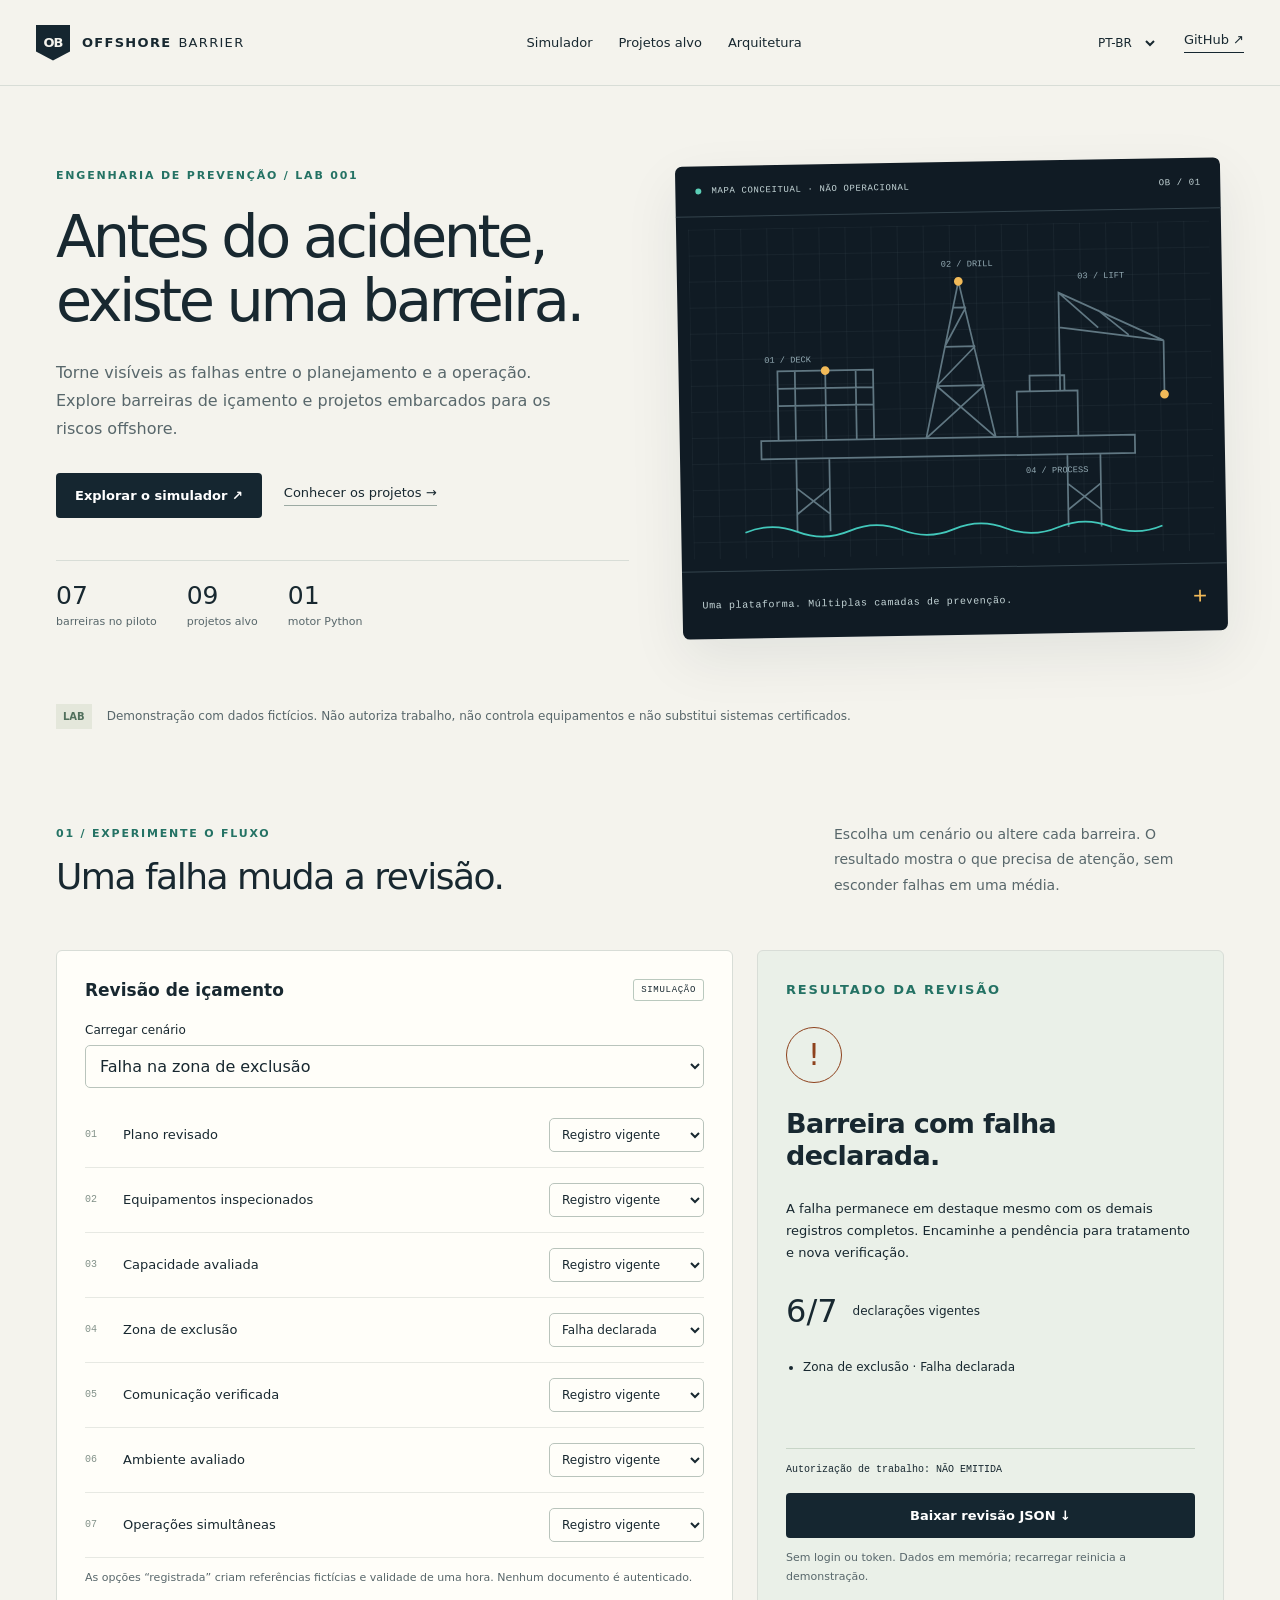
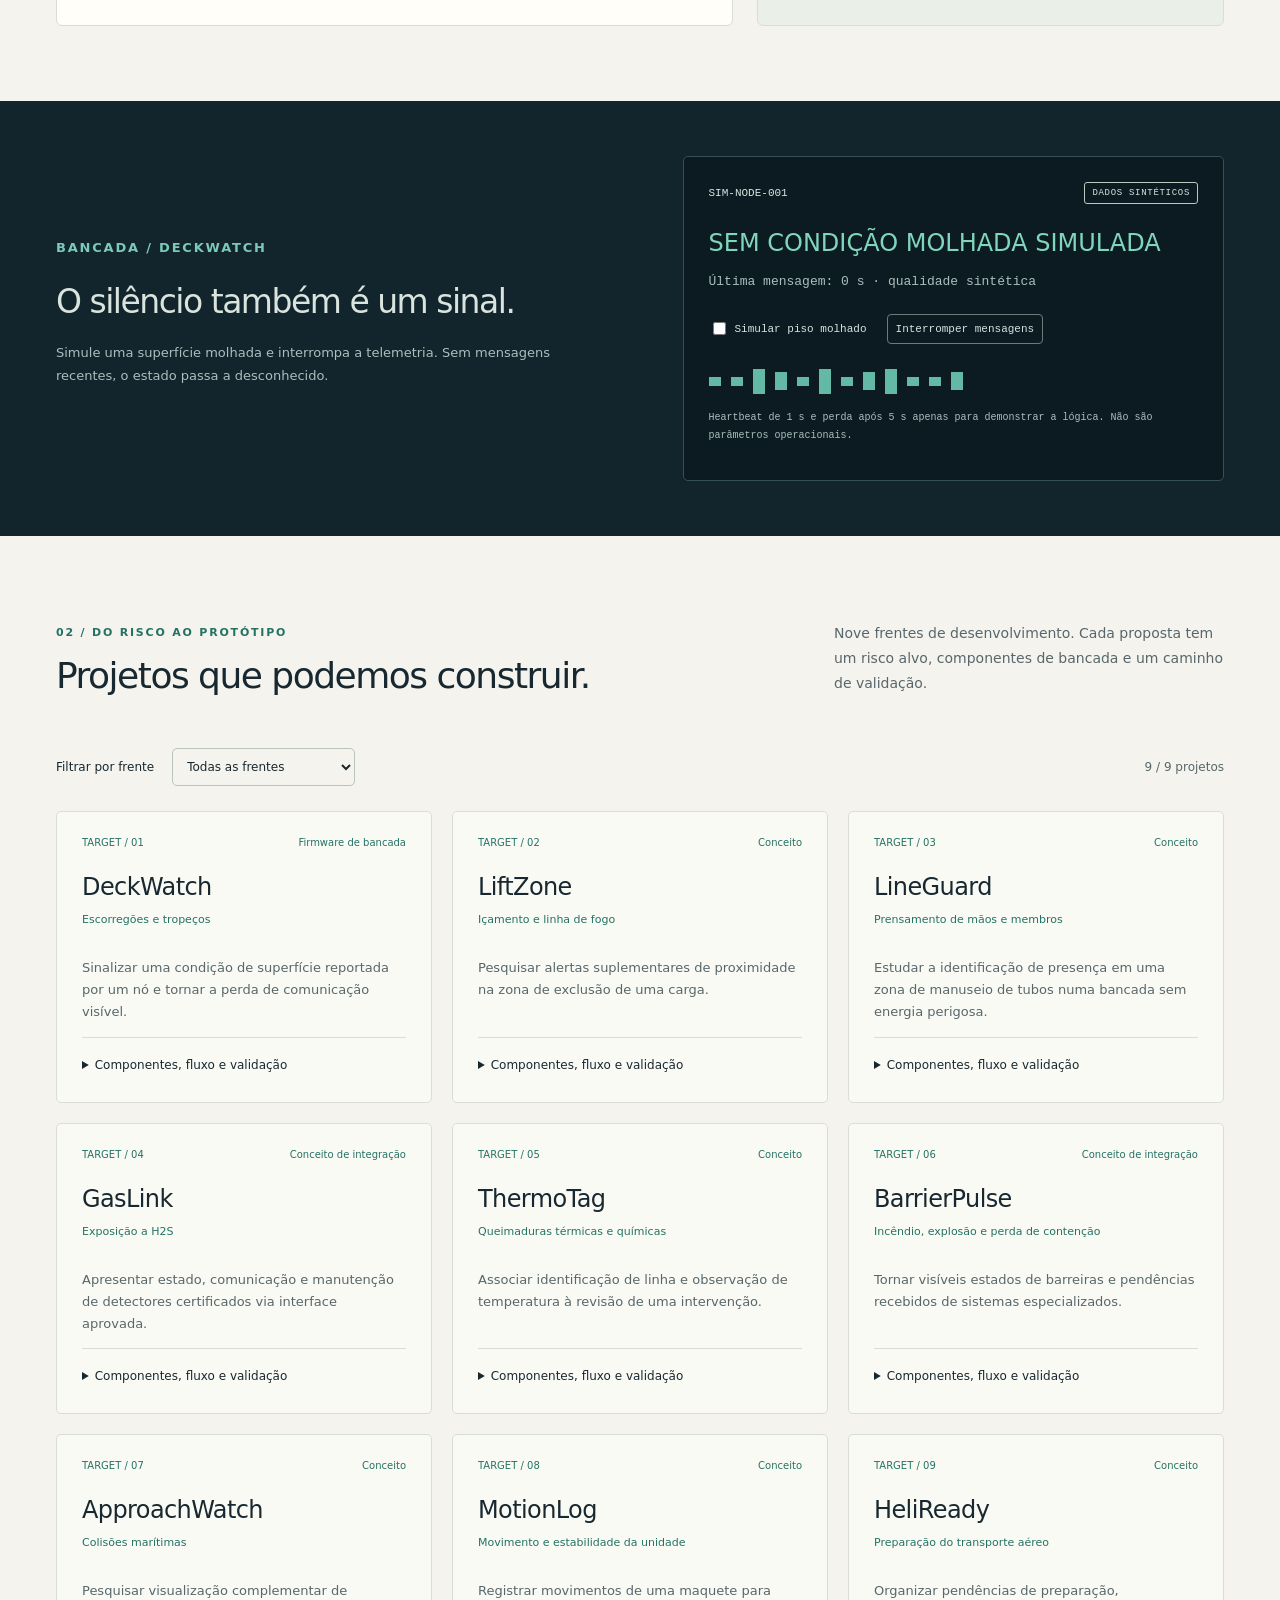
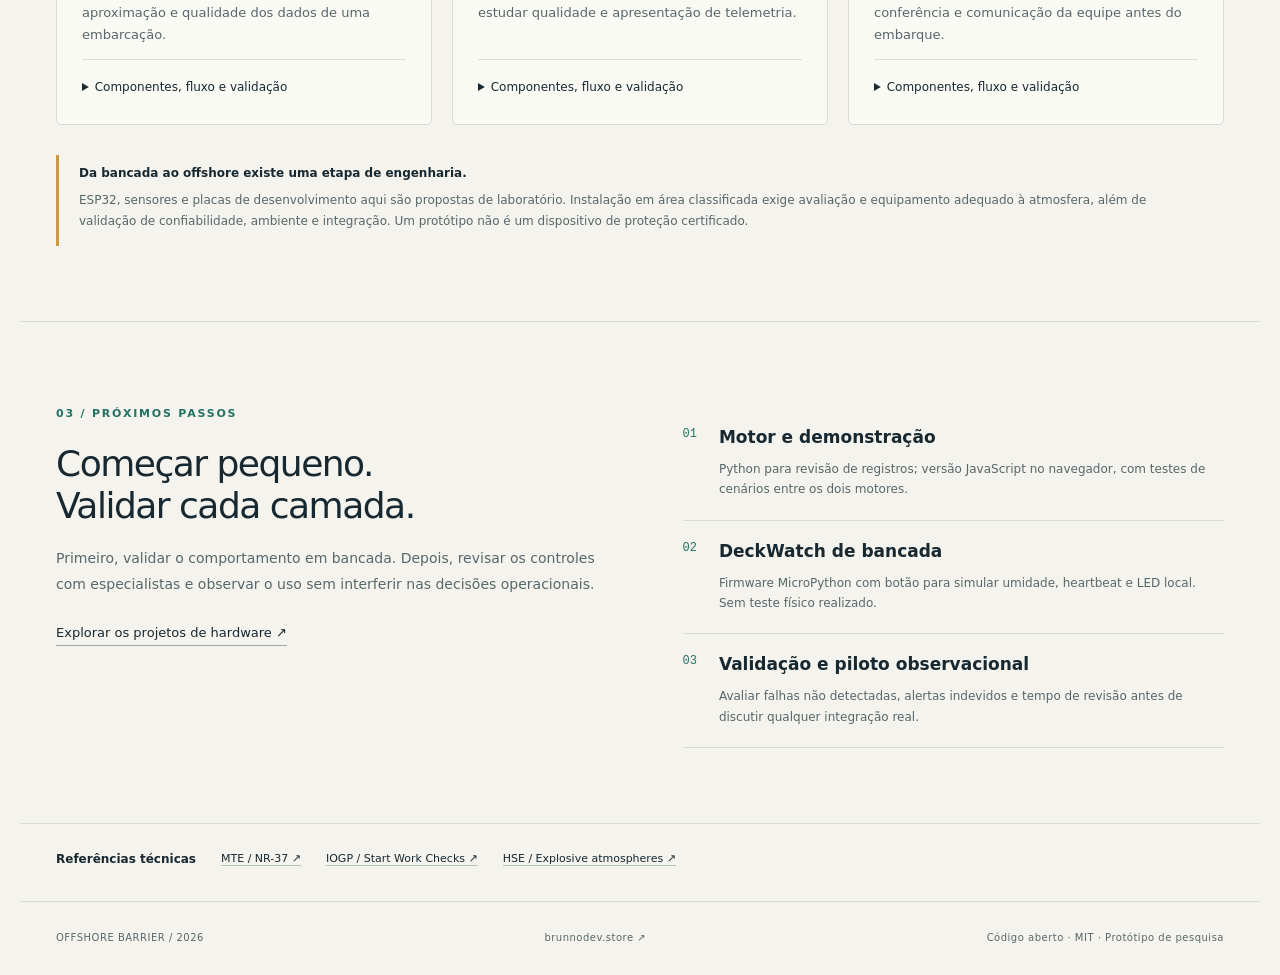
==== web/index.html @ 2df8200f "Build offshore barrier simulator, hardware targets and Pages deployment" ====
<!doctype html>
<html lang="pt-BR">
<head>
  <meta charset="utf-8"><meta name="viewport" content="width=device-width,initial-scale=1">
  <meta name="description" content="Offshore Barrier — simulador de barreiras de segurança e projetos embarcados para prevenção offshore.">
  <meta name="theme-color" content="#101b24"><title>Offshore Barrier — Safety engineering lab</title>
  <link rel="icon" href="favicon.svg" type="image/svg+xml"><link rel="stylesheet" href="style.css">
</head>
<body>
<a class="skip" href="#main" data-i="skip">Pular para o conteúdo</a>
<header><a class="brand" href="#"><span class="brand-mark">OB</span>OFFSHORE<span class="thin">BARRIER</span></a><nav><a href="#simulator" data-i="navSim">Simulador</a><a href="#targets" data-i="navTargets">Projetos alvo</a><a href="#architecture" data-i="navArch">Arquitetura</a></nav><div class="tools"><label class="sr" for="lang">Language / Idioma</label><select id="lang"><option value="pt">PT-BR</option><option value="en">EN</option></select><a class="repo" href="https://github.com/brunnojob/offshore-barrier" target="_blank" rel="noopener">GitHub ↗</a></div></header>
<main id="main">
<section class="hero wrap"><div class="hero-copy"><p class="eyebrow" data-i="eyebrow">ENGENHARIA DE PREVENÇÃO / LAB 001</p><h1 data-i="headline">Antes do acidente,<br>existe uma barreira.</h1><p class="lede" data-i="intro">Torne visíveis as falhas entre o planejamento e a operação. Explore barreiras de içamento e projetos embarcados para os riscos offshore.</p><div class="actions"><a class="primary" href="#simulator" data-i="try">Explorar o simulador ↗</a><a class="text-link" href="#targets" data-i="explore">Conhecer os projetos →</a></div><div class="hero-stats"><div><b>07</b><span data-i="statControls">barreiras no piloto</span></div><div><b>09</b><span data-i="statTargets">projetos alvo</span></div><div><b>01</b><span data-i="statCore">motor Python</span></div></div></div>
<div class="platform"><div class="platform-top"><span class="pulse"></span><span data-i="mapTag">MAPA CONCEITUAL · NÃO OPERACIONAL</span><span>OB / 01</span></div><svg viewBox="0 0 600 380" role="img" aria-labelledby="platform-title"><title id="platform-title">Offshore platform concept</title><defs><pattern id="grid" width="30" height="30" patternUnits="userSpaceOnUse"><path d="M 30 0 L 0 0 0 30" fill="none" stroke="#33434c" stroke-width=".5"/></pattern></defs><rect width="600" height="380" fill="url(#grid)"/><g fill="none" stroke="#607782" stroke-width="2"><path d="M80 245H510V266H80zM120 266V350M158 266V350M432 266V350M470 266V350M120 300L158 330M158 300L120 330M432 300L470 330M470 300L432 330"/><path d="M270 245L310 65L350 245M283 185H338M293 140H328M303 95H318M283 185L328 140M293 140L318 95M270 245L338 185M350 245L283 185"/><path d="M100 245V165H210V245M100 185H210M100 205H210M120 165V245M155 165V245M190 165V245M375 245V193H445V245M390 193V175H430V193"/><path d="M425 193V80L545 137L425 120M425 80L470 121M470 101L505 130M545 137V199"/><path d="M60 350Q90 338 120 350T180 350T240 350T300 350T360 350T420 350T480 350T540 350" stroke="#42c8bb"/></g><g fill="#f2ba58"><circle cx="155" cy="165" r="5"/><circle cx="310" cy="65" r="5"/><circle cx="545" cy="199" r="5"/></g><g fill="#93aab3" font-family="monospace" font-size="10"><text x="85" y="155">01 / DECK</text><text x="290" y="48">02 / DRILL</text><text x="447" y="64">03 / LIFT</text><text x="384" y="287">04 / PROCESS</text></g></svg><div class="platform-bottom"><span data-i="mapText">Uma plataforma. Múltiplas camadas de prevenção.</span><span class="cross">+</span></div></div>
</section>
<div class="notice wrap"><span>LAB</span><p data-i="notice">Demonstração com dados fictícios. Não autoriza trabalho, não controla equipamentos e não substitui sistemas certificados.</p></div>
<section id="simulator" class="wrap section"><div class="section-heading"><div><p class="eyebrow" data-i="simEye">01 / EXPERIMENTE O FLUXO</p><h2 data-i="simTitle">Uma falha muda a revisão.</h2></div><p data-i="simIntro">Escolha um cenário ou altere cada barreira. O resultado mostra o que precisa de atenção, sem esconder falhas em uma média.</p></div><div class="sim-grid"><div class="panel"><div class="panel-head"><h3 data-i="lifting">Revisão de içamento</h3><span class="tag" data-i="simulation">SIMULAÇÃO</span></div><label for="scenario" data-i="scenarioLabel">Carregar cenário</label><select id="scenario"><option value="failure" data-i="optFailure">Falha na zona de exclusão</option><option value="missing" data-i="optMissing">Comunicação sem evidência</option><option value="expired" data-i="optExpired">Verificação ambiental vencida</option><option value="complete" data-i="optComplete">Todos os registros completos</option></select><div id="checks"></div><p class="muted small" data-i="editNote">As opções “registrada” criam referências fictícias e validade de uma hora. Nenhum documento é autenticado.</p></div><aside class="result panel"><p class="eyebrow" data-i="resultLabel">RESULTADO DA REVISÃO</p><span class="result-icon" id="resultIcon">!</span><h3 id="resultTitle" aria-live="polite"></h3><p id="resultText"></p><div class="result-count"><b id="recorded">0/7</b><span data-i="recorded">declarações vigentes</span></div><ul id="issues"></ul><div class="never" data-i="never">Autorização de trabalho: NÃO EMITIDA</div><button id="export" class="primary" data-i="export">Baixar revisão JSON ↓</button><p class="small muted" data-i="privacy">Sem login ou token. Dados em memória; recarregar reinicia a demonstração.</p></aside></div></section>
<section class="telemetry-band"><div class="wrap telemetry"><div><p class="eyebrow" data-i="teleEye">BANCADA / DECKWATCH</p><h2 data-i="teleTitle">O silêncio também é um sinal.</h2><p data-i="teleIntro">Simule uma superfície molhada e interrompa a telemetria. Sem mensagens recentes, o estado passa a desconhecido.</p></div><div class="tele-console"><div class="console-head"><span>SIM-NODE-001</span><span class="tag" data-i="synthetic">DADOS SINTÉTICOS</span></div><strong id="sensorState" aria-live="polite"></strong><p id="sensorAge"></p><div class="controls"><label><input type="checkbox" id="wet"><span data-i="wet">Simular piso molhado</span></label><button id="stream"></button></div><div class="signal"><i></i><i></i><i></i><i></i><i></i><i></i><i></i><i></i><i></i><i></i><i></i><i></i></div><p class="small" data-i="teleLimit">Heartbeat de 1 s e perda após 5 s apenas para demonstrar a lógica. Não são parâmetros operacionais.</p></div></div></section>
<section id="targets" class="wrap section"><div class="section-heading"><div><p class="eyebrow" data-i="targetsEye">02 / DO RISCO AO PROTÓTIPO</p><h2 data-i="targetsTitle">Projetos que podemos construir.</h2></div><p data-i="targetsIntro">Nove frentes de desenvolvimento. Cada proposta tem um risco alvo, componentes de bancada e um caminho de validação.</p></div><div class="filter-row"><label for="filter" data-i="filter">Filtrar por frente</label><select id="filter"><option value="all" data-i="all">Todas as frentes</option><option value="people" data-i="people">Segurança ocupacional</option><option value="process" data-i="process">Segurança de processo</option><option value="logistics" data-i="logistics">Logística e transporte</option></select><span id="projectCount"></span></div><div class="projects" id="projects"></div><div class="hardware-note"><b data-i="hardwareTitle">Da bancada ao offshore existe uma etapa de engenharia.</b><p data-i="hardwareNote">ESP32, sensores e placas de desenvolvimento aqui são propostas de laboratório. Instalação em área classificada exige avaliação e equipamento adequado à atmosfera, além de validação de confiabilidade, ambiente e integração. Um protótipo não é um dispositivo de proteção certificado.</p></div></section>
<section id="architecture" class="wrap section architecture"><div><p class="eyebrow" data-i="archEye">03 / PRÓXIMOS PASSOS</p><h2 data-i="archTitle">Começar pequeno.<br>Validar cada camada.</h2><p data-i="archText">Primeiro, validar o comportamento em bancada. Depois, revisar os controles com especialistas e observar o uso sem interferir nas decisões operacionais.</p><a href="https://github.com/brunnojob/offshore-barrier/tree/main/hardware" class="text-link" data-i="hardwareLink">Explorar os projetos de hardware ↗</a></div><ol><li><span>01</span><div><h3 data-i="step1">Motor e demonstração</h3><p data-i="step1Text">Python para revisão de registros; versão JavaScript no navegador, com testes de cenários entre os dois motores.</p></div></li><li><span>02</span><div><h3 data-i="step2">DeckWatch de bancada</h3><p data-i="step2Text">Firmware MicroPython com botão para simular umidade, heartbeat e LED local. Sem teste físico realizado.</p></div></li><li><span>03</span><div><h3 data-i="step3">Validação e piloto observacional</h3><p data-i="step3Text">Avaliar falhas não detectadas, alertas indevidos e tempo de revisão antes de discutir qualquer integração real.</p></div></li></ol></section>
<section class="wrap sources"><h3 data-i="sources">Referências técnicas</h3><a href="https://www.gov.br/trabalho-e-emprego/pt-br/assuntos/inspecao-do-trabalho/seguranca-e-saude-no-trabalho/ctpp-nrs/norma-regulamentadora-no-37-nr-37">MTE / NR-37 ↗</a><a href="https://www.iogp.org/bookstore/product/life-saving-rules-start-work-checks/">IOGP / Start Work Checks ↗</a><a href="https://www.hse.gov.uk/electricity/explosive.htm">HSE / Explosive atmospheres ↗</a></section>
</main><footer class="wrap"><span>OFFSHORE BARRIER / 2026</span><a href="https://brunnodev.store">brunnodev.store ↗</a><span data-i="footer">Código aberto · MIT · Protótipo de pesquisa</span></footer>
<script type="module" src="app.mjs"></script></body></html>
---- web/style.css ----
:root{font-family:Inter,ui-sans-serif,system-ui,-apple-system,BlinkMacSystemFont,"Segoe UI",sans-serif;color:#182830;background:#f4f3ed;font-synthesis:none;--ink:#152630;--muted:#58676b;--green:#247264;--line:#d8ddd7;--amber:#f2ba58}*{box-sizing:border-box}html{scroll-behavior:smooth;scroll-padding-top:90px}body{margin:0}a{color:inherit;text-decoration:none}button,select,input{font:inherit}button,a,select{touch-action:manipulation}button,select{cursor:pointer}button:focus-visible,a:focus-visible,select:focus-visible,input:focus-visible{outline:3px solid #d88e22;outline-offset:4px}.wrap{max-width:1240px;padding-left:36px;padding-right:36px;margin:auto}header{min-height:86px;display:flex;align-items:center;justify-content:space-between;gap:24px;padding:18px 36px;border-bottom:1px solid var(--line);max-width:1440px;margin:auto}.brand{display:flex;align-items:center;gap:7px;letter-spacing:1.3px;font-size:13px;font-weight:800}.brand-mark{background:var(--ink);color:#f4f3ed;display:grid;place-items:center;width:34px;height:36px;letter-spacing:-1px;margin-right:5px;clip-path:polygon(0 0,100% 0,100% 75%,50% 100%,0 75%)}.thin{font-weight:400}nav,.tools{display:flex;align-items:center;gap:26px}nav a,.tools a{font-size:13px}select{background:transparent;border:1px solid #b9c4bc;padding:10px;border-radius:5px;color:inherit}.tools select{border:0;font-size:12px}.repo{border-bottom:1px solid var(--ink);padding-bottom:5px}.hero{display:grid;grid-template-columns:1.05fr 1fr;gap:50px;align-items:center;padding-top:76px;padding-bottom:60px}.eyebrow{font-size:11px;font-weight:650;letter-spacing:1.8px;margin:0 0 23px;color:var(--green)}h1{font-weight:500;letter-spacing:-3.5px;font-size:clamp(40px,4.6vw,65px);line-height:1.08;margin:0 0 27px}h2{font-size:36px;letter-spacing:-1.5px;font-weight:500;line-height:1.16;margin:0 0 20px}h3{font-size:17px;font-weight:600;margin:0 0 12px}.lede{font-size:16px;line-height:1.75;color:var(--muted);max-width:500px}.actions{display:flex;align-items:center;gap:22px;margin:30px 0 42px}.primary{background:var(--ink);color:#fff;border:0;border-radius:4px;display:inline-block;padding:15px 19px;font-size:13px;font-weight:550}.primary:hover{background:#285346}.text-link{font-size:13px;border-bottom:1px solid #9caaa3;padding-bottom:5px}.hero-stats{display:flex;gap:30px;border-top:1px solid var(--line);padding-top:20px}.hero-stats div{display:flex;flex-direction:column;gap:5px}.hero-stats b{font-size:25px;font-weight:500}.hero-stats span{font-size:11px;color:var(--muted)}.platform{background:#101b24;color:#c4d5d7;border-radius:7px;box-shadow:0 20px 55px #10263014;transform:rotate(-1deg)}.platform svg{width:100%;height:auto;display:block;padding:12px}.platform-top,.platform-bottom{font-size:9px;font-family:monospace;letter-spacing:.6px;display:flex;align-items:center;gap:10px;padding:20px;border-bottom:1px solid #33434c}.platform-top span:last-child{margin-left:auto}.platform-bottom{border-bottom:0;border-top:1px solid #33434c;justify-content:space-between;font-size:10px}.pulse{width:6px;height:6px;background:#5bceb6;border-radius:50%}.cross{font-size:24px;color:#f2ba58}.notice{display:flex;align-items:center;gap:15px}.notice>span{background:#e4e7db;color:#52705d;padding:7px;font-size:10px;font-weight:700}.notice p{font-size:12px;color:var(--muted);line-height:1.5}.section{padding-top:85px;padding-bottom:75px}.section-heading{display:flex;align-items:flex-end;justify-content:space-between;gap:45px;margin-bottom:32px}.section-heading>p{max-width:390px;font-size:14px;line-height:1.8;color:var(--muted);margin:0 0 20px}.section-heading .eyebrow{margin-bottom:16px}.sim-grid{display:grid;grid-template-columns:1.45fr 1fr;gap:24px}.panel{background:#fffef9;border:1px solid var(--line);padding:28px;border-radius:6px}.panel-head{display:flex;align-items:center;justify-content:space-between;gap:10px;margin-bottom:22px}.panel-head h3{margin:0}.tag{border:1px solid #bac9be;padding:5px 7px;border-radius:3px;font-family:monospace;font-size:9px;letter-spacing:.7px}.panel>label{font-size:12px;display:block;margin-bottom:8px}.panel>select{width:100%;margin-bottom:15px}.check{display:flex;gap:18px;align-items:center;padding:15px 0;border-bottom:1px solid #e7e9e3}.check span{flex:1;font-size:13px;line-height:1.5}.check select{width:155px;font-size:12px;padding:8px}.check .num{flex:0 0 20px;color:#829189;font-family:monospace;font-size:10px}.muted{color:var(--muted)}.small{font-size:11px;line-height:1.6}.result{background:#eaf0e8;display:flex;flex-direction:column;align-items:flex-start}.result .eyebrow{margin-bottom:26px}.result-icon{font-size:30px;border:1px solid currentColor;width:56px;height:56px;border-radius:50%;display:grid;place-items:center;margin-bottom:25px;color:#8e421d}.result h3{font-size:27px;letter-spacing:-.7px;line-height:1.2}.result p{font-size:13px;line-height:1.7}.result-count{display:flex;align-items:center;gap:15px;margin:15px 0}.result-count b{font-size:32px;font-weight:500}.result-count span{font-size:12px}.result ul{padding-left:17px;font-size:12px;line-height:1.8;min-height:32px}.result li{margin-bottom:6px}.never{font-size:10px;font-family:monospace;padding-top:15px;border-top:1px solid #c8d5c7;width:100%;margin-top:auto;margin-bottom:18px}.result .primary{width:100%}.result .small{font-size:11px}.telemetry-band{background:#13252c;color:#d9e4df}.telemetry{display:grid;grid-template-columns:1fr 1fr;gap:85px;padding-top:55px;padding-bottom:55px;align-items:center}.telemetry .eyebrow{color:#7bc9b8}.telemetry h2{font-size:33px}.telemetry p{font-size:13px;line-height:1.8;color:#a9bfbd}.tele-console{background:#0c1b21;border:1px solid #355056;border-radius:5px;padding:25px;font-family:monospace}.console-head{display:flex;justify-content:space-between;font-size:11px;align-items:center;margin-bottom:25px}.tele-console strong{font-family:system-ui;font-weight:500;font-size:24px;color:#80d5bd}.tele-console .controls{display:flex;flex-wrap:wrap;gap:20px;align-items:center;margin:20px 0;font-size:11px}.controls label{display:flex;align-items:center;gap:6px}.controls button{background:transparent;border:1px solid #697c78;color:#d5e5e0;border-radius:4px;padding:8px}.signal{display:flex;align-items:center;height:35px;gap:10px;overflow:hidden}.signal i{width:12px;height:9px;background:#64b9a6}.signal i:nth-child(3n){height:25px}.signal i:nth-child(4n){height:18px}.signal.live i{animation:wave 1.8s infinite alternate}.signal i:nth-child(even){animation-delay:.6s}.tele-console .small{font-size:10px}.filter-row{display:flex;gap:18px;align-items:center;margin-bottom:25px;font-size:12px}.filter-row select{font-size:12px}.filter-row>span{margin-left:auto;color:var(--muted)}.projects{display:grid;grid-template-columns:repeat(3,1fr);gap:20px}.project{border:1px solid var(--line);background:#fafaf5;padding:25px;border-radius:5px;display:flex;flex-direction:column}.project-top{display:flex;justify-content:space-between;align-items:center;font-size:10px;margin-bottom:25px;color:var(--green)}.project h3{font-size:24px;letter-spacing:-.6px;font-weight:500}.project .purpose{font-size:13px;line-height:1.7;color:var(--muted);min-height:65px}.project .risk{font-size:11px;color:var(--green);margin:0 0 18px}.project details{border-top:1px solid var(--line);padding-top:15px;margin-top:auto}.project summary{font-size:12px;cursor:pointer;padding:5px 0}.project dl{font-size:11px;line-height:1.8;margin-bottom:0}.project dt{font-weight:700;margin-top:12px}.project dd{margin:4px 0;color:var(--muted)}.hardware-note{border-left:3px solid #c99a42;margin-top:30px;padding:8px 20px;font-size:12px;line-height:1.8}.hardware-note p{color:var(--muted);margin:5px 0}.architecture{border-top:1px solid var(--line);display:grid;grid-template-columns:1fr 1fr;gap:85px}.architecture>div>p:not(.eyebrow){color:var(--muted);font-size:14px;line-height:1.8;margin-bottom:25px}.architecture ol{list-style:none;padding:0;margin:0}.architecture li{display:flex;gap:22px;padding:20px 0;border-bottom:1px solid var(--line)}.architecture li>span{font-family:monospace;color:var(--green);font-size:12px}.architecture li p{font-size:12px;line-height:1.7;color:var(--muted);margin:0}.sources{border-top:1px solid var(--line);padding-top:28px;padding-bottom:35px;display:flex;gap:25px;flex-wrap:wrap;align-items:center}.sources h3{font-size:12px;margin:0}.sources a{font-size:11px;border-bottom:1px solid #b6c3b9}footer{padding-top:30px;padding-bottom:30px;border-top:1px solid var(--line);display:flex;justify-content:space-between;gap:20px;font-size:10px;letter-spacing:.5px;color:var(--muted)}.skip{position:absolute;left:10px;top:-100px;background:#fff;padding:15px;z-index:9}.skip:focus{top:5px}.sr{position:absolute;width:1px;height:1px;overflow:hidden;clip:rect(0,0,0,0)}@keyframes wave{to{height:4px;opacity:.6}}@media(max-width:1000px){header nav{display:none}.hero{gap:30px}.actions{align-items:flex-start;flex-direction:column}.projects{grid-template-columns:repeat(2,1fr)}.telemetry,.architecture{gap:40px}h1{letter-spacing:-2px}}@media(max-width:700px){.wrap{padding-left:22px;padding-right:22px}header{padding:17px 20px;gap:8px}.brand{font-size:10px;gap:3px;letter-spacing:.7px}.brand-mark{width:25px;height:29px}.tools{gap:10px}.tools a{font-size:11px}.hero{grid-template-columns:1fr;padding-top:42px;padding-bottom:25px}.hero h1{font-size:46px}.hero .actions{flex-direction:row;align-items:center;gap:15px}.primary{padding:13px;font-size:12px}.text-link{font-size:11px}.platform{transform:none}.hero-stats{gap:27px}.section{padding-top:55px;padding-bottom:45px}.section-heading{display:block}.section-heading>p{max-width:none}.sim-grid,.telemetry,.architecture{grid-template-columns:1fr}.panel{padding:20px}.projects{grid-template-columns:1fr}.project .purpose{min-height:0}.filter-row{gap:10px;flex-wrap:wrap}.filter-row>span{margin-left:0}.telemetry{gap:25px;padding-top:40px;padding-bottom:40px}.telemetry h2,h2{font-size:30px}.check{gap:10px}.check select{width:128px;font-size:11px}.check span{font-size:12px}.check .num{flex-basis:15px}.notice{align-items:flex-start}.notice>span{margin-top:13px}footer{flex-direction:column;gap:14px}.sources{gap:17px}.result ul{min-height:0}}@media(prefers-reduced-motion:reduce){html{scroll-behavior:auto}.signal.live i{animation:none}}
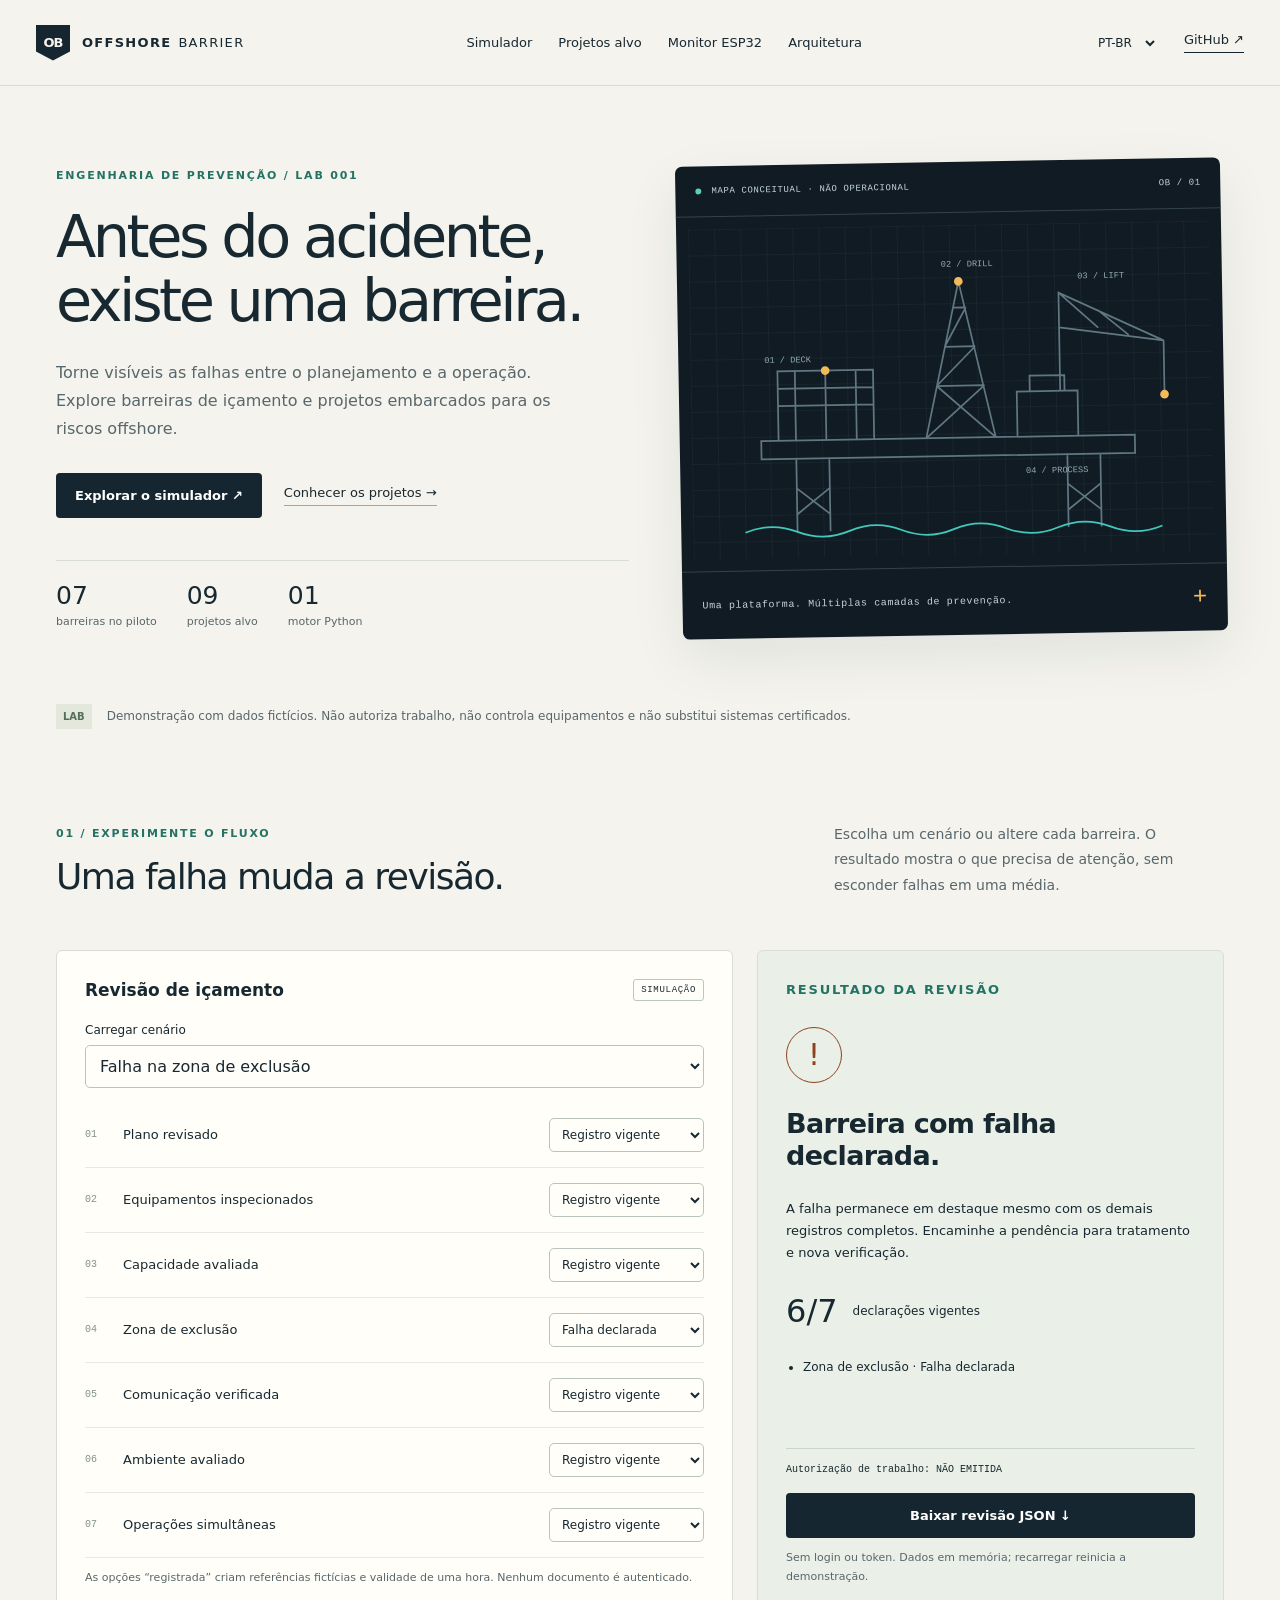
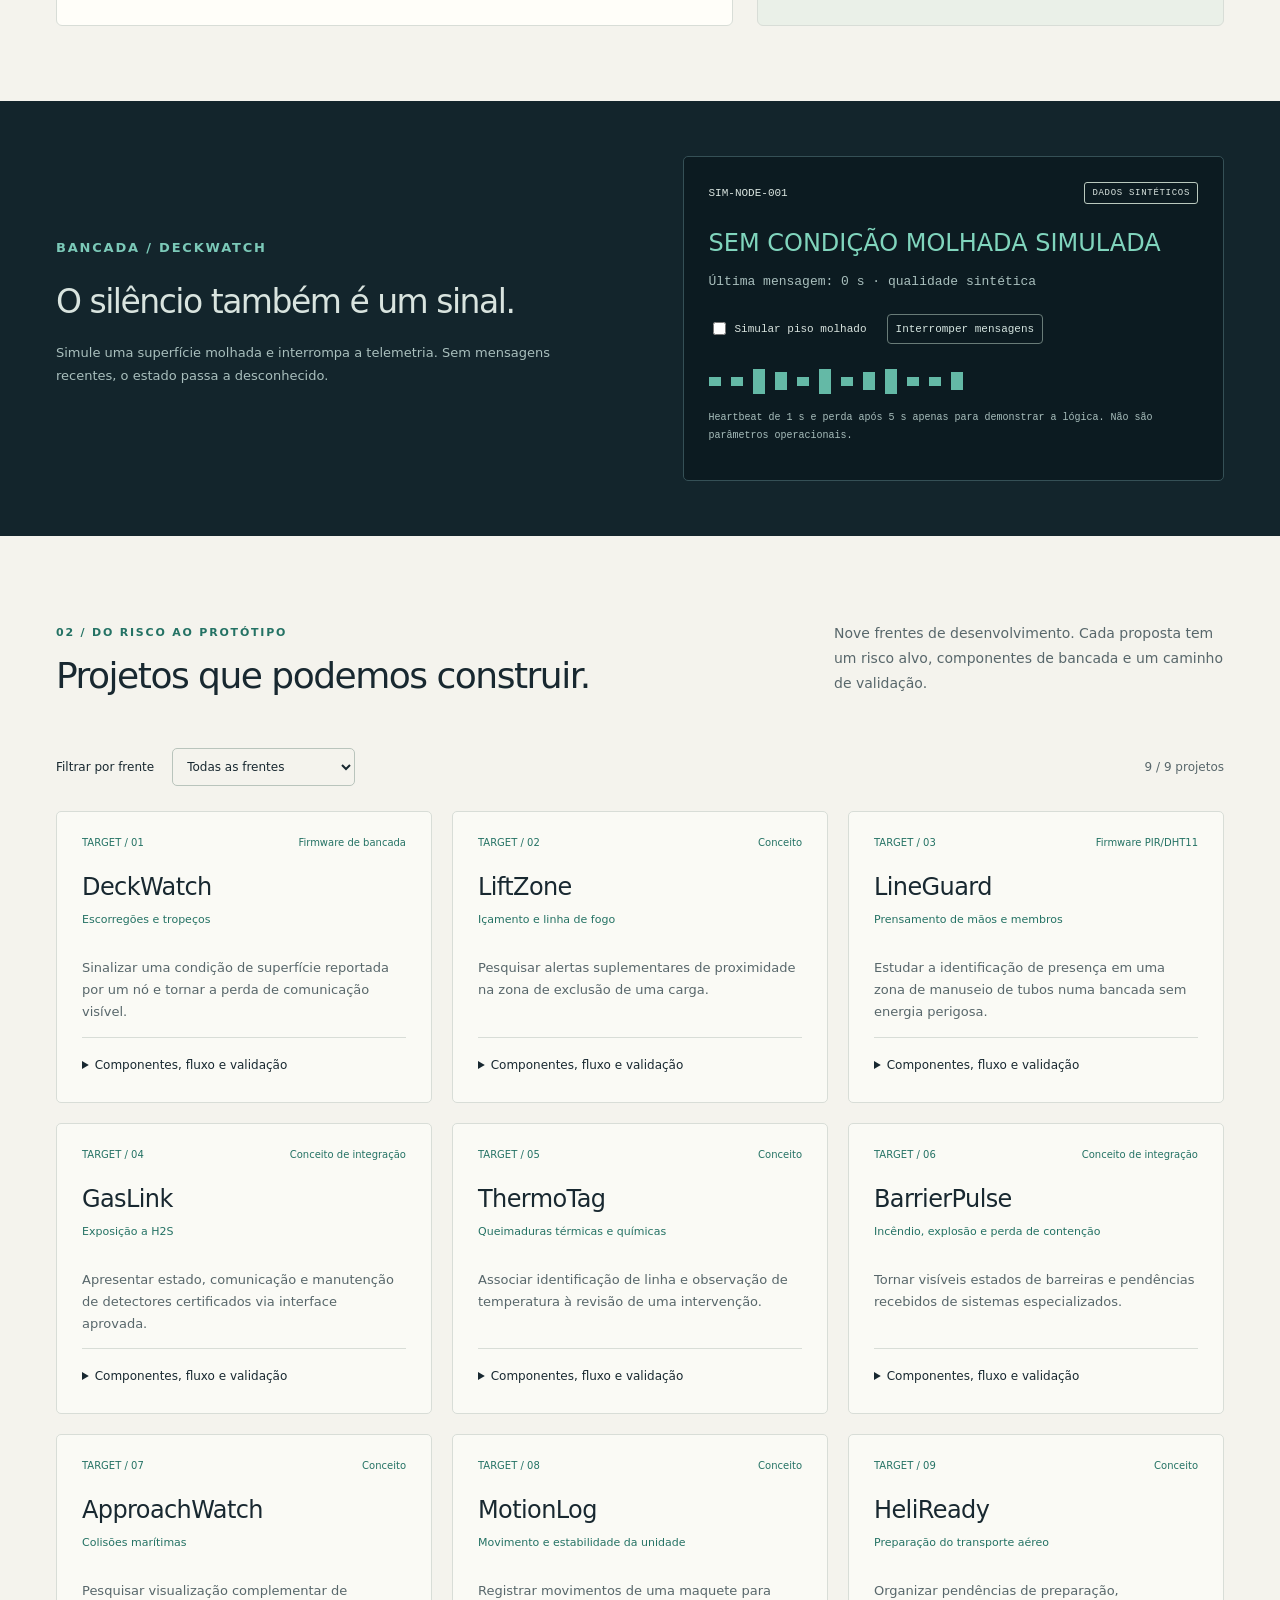
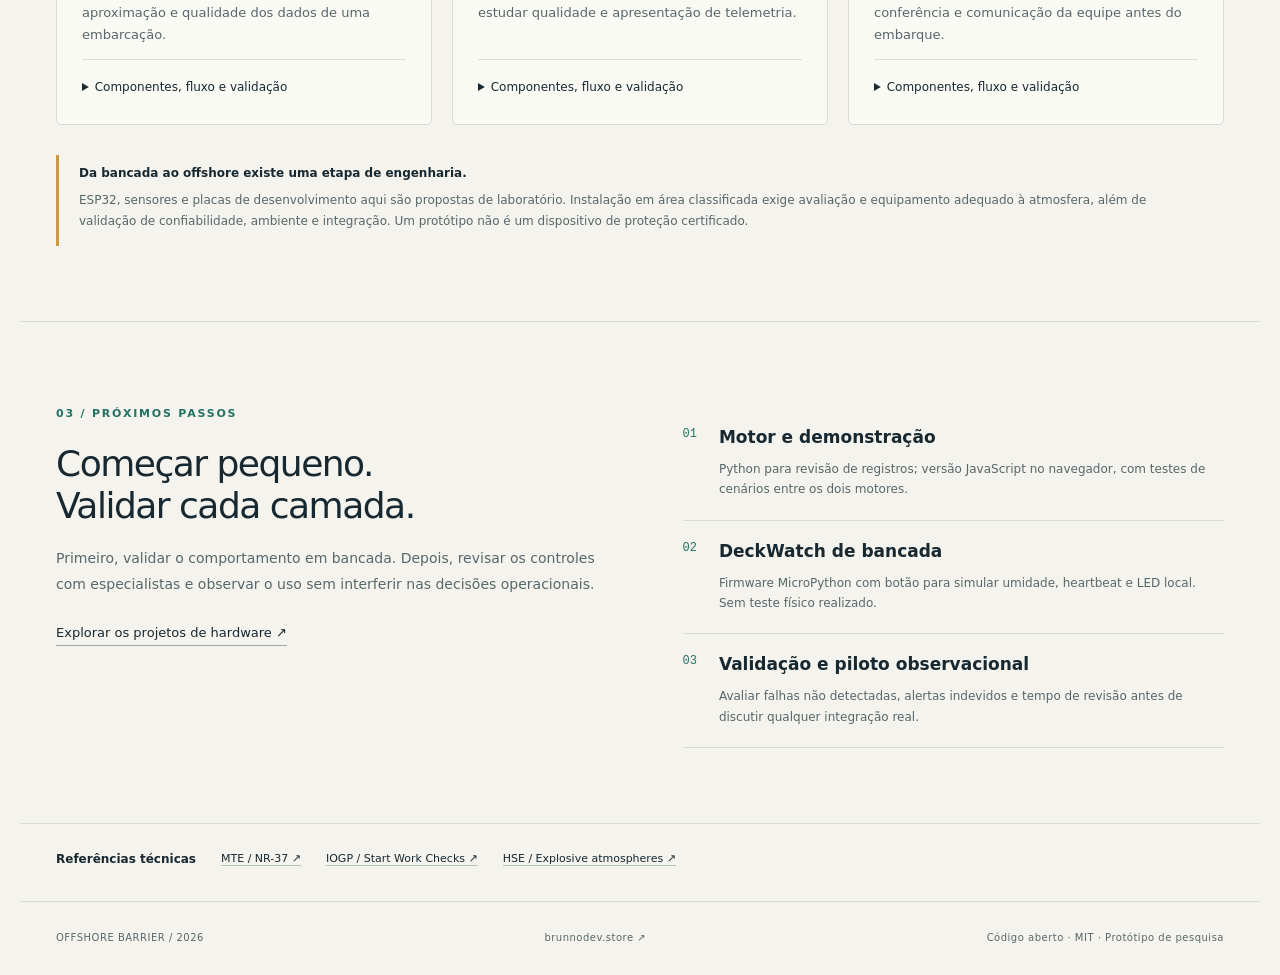
==== commit 42a3f517: "Add LineGuard ESP32 PIR/DHT11 firmware and USB dashboard" ====
--- a/web/index.html
+++ b/web/index.html
@@ -8,7 +8,7 @@
 </head>
 <body>
 <a class="skip" href="#main" data-i="skip">Pular para o conteúdo</a>
-<header><a class="brand" href="#"><span class="brand-mark">OB</span>OFFSHORE<span class="thin">BARRIER</span></a><nav><a href="#simulator" data-i="navSim">Simulador</a><a href="#targets" data-i="navTargets">Projetos alvo</a><a href="#architecture" data-i="navArch">Arquitetura</a></nav><div class="tools"><label class="sr" for="lang">Language / Idioma</label><select id="lang"><option value="pt">PT-BR</option><option value="en">EN</option></select><a class="repo" href="https://github.com/brunnojob/offshore-barrier" target="_blank" rel="noopener">GitHub ↗</a></div></header>
+<header><a class="brand" href="#"><span class="brand-mark">OB</span>OFFSHORE<span class="thin">BARRIER</span></a><nav><a href="#simulator" data-i="navSim">Simulador</a><a href="#targets" data-i="navTargets">Projetos alvo</a><a href="lineguard/" data-i="lineguard">Monitor ESP32</a><a href="#architecture" data-i="navArch">Arquitetura</a></nav><div class="tools"><label class="sr" for="lang">Language / Idioma</label><select id="lang"><option value="pt">PT-BR</option><option value="en">EN</option></select><a class="repo" href="https://github.com/brunnojob/offshore-barrier" target="_blank" rel="noopener">GitHub ↗</a></div></header>
 <main id="main">
 <section class="hero wrap"><div class="hero-copy"><p class="eyebrow" data-i="eyebrow">ENGENHARIA DE PREVENÇÃO / LAB 001</p><h1 data-i="headline">Antes do acidente,<br>existe uma barreira.</h1><p class="lede" data-i="intro">Torne visíveis as falhas entre o planejamento e a operação. Explore barreiras de içamento e projetos embarcados para os riscos offshore.</p><div class="actions"><a class="primary" href="#simulator" data-i="try">Explorar o simulador ↗</a><a class="text-link" href="#targets" data-i="explore">Conhecer os projetos →</a></div><div class="hero-stats"><div><b>07</b><span data-i="statControls">barreiras no piloto</span></div><div><b>09</b><span data-i="statTargets">projetos alvo</span></div><div><b>01</b><span data-i="statCore">motor Python</span></div></div></div>
 <div class="platform"><div class="platform-top"><span class="pulse"></span><span data-i="mapTag">MAPA CONCEITUAL · NÃO OPERACIONAL</span><span>OB / 01</span></div><svg viewBox="0 0 600 380" role="img" aria-labelledby="platform-title"><title id="platform-title">Offshore platform concept</title><defs><pattern id="grid" width="30" height="30" patternUnits="userSpaceOnUse"><path d="M 30 0 L 0 0 0 30" fill="none" stroke="#33434c" stroke-width=".5"/></pattern></defs><rect width="600" height="380" fill="url(#grid)"/><g fill="none" stroke="#607782" stroke-width="2"><path d="M80 245H510V266H80zM120 266V350M158 266V350M432 266V350M470 266V350M120 300L158 330M158 300L120 330M432 300L470 330M470 300L432 330"/><path d="M270 245L310 65L350 245M283 185H338M293 140H328M303 95H318M283 185L328 140M293 140L318 95M270 245L338 185M350 245L283 185"/><path d="M100 245V165H210V245M100 185H210M100 205H210M120 165V245M155 165V245M190 165V245M375 245V193H445V245M390 193V175H430V193"/><path d="M425 193V80L545 137L425 120M425 80L470 121M470 101L505 130M545 137V199"/><path d="M60 350Q90 338 120 350T180 350T240 350T300 350T360 350T420 350T480 350T540 350" stroke="#42c8bb"/></g><g fill="#f2ba58"><circle cx="155" cy="165" r="5"/><circle cx="310" cy="65" r="5"/><circle cx="545" cy="199" r="5"/></g><g fill="#93aab3" font-family="monospace" font-size="10"><text x="85" y="155">01 / DECK</text><text x="290" y="48">02 / DRILL</text><text x="447" y="64">03 / LIFT</text><text x="384" y="287">04 / PROCESS</text></g></svg><div class="platform-bottom"><span data-i="mapText">Uma plataforma. Múltiplas camadas de prevenção.</span><span class="cross">+</span></div></div>
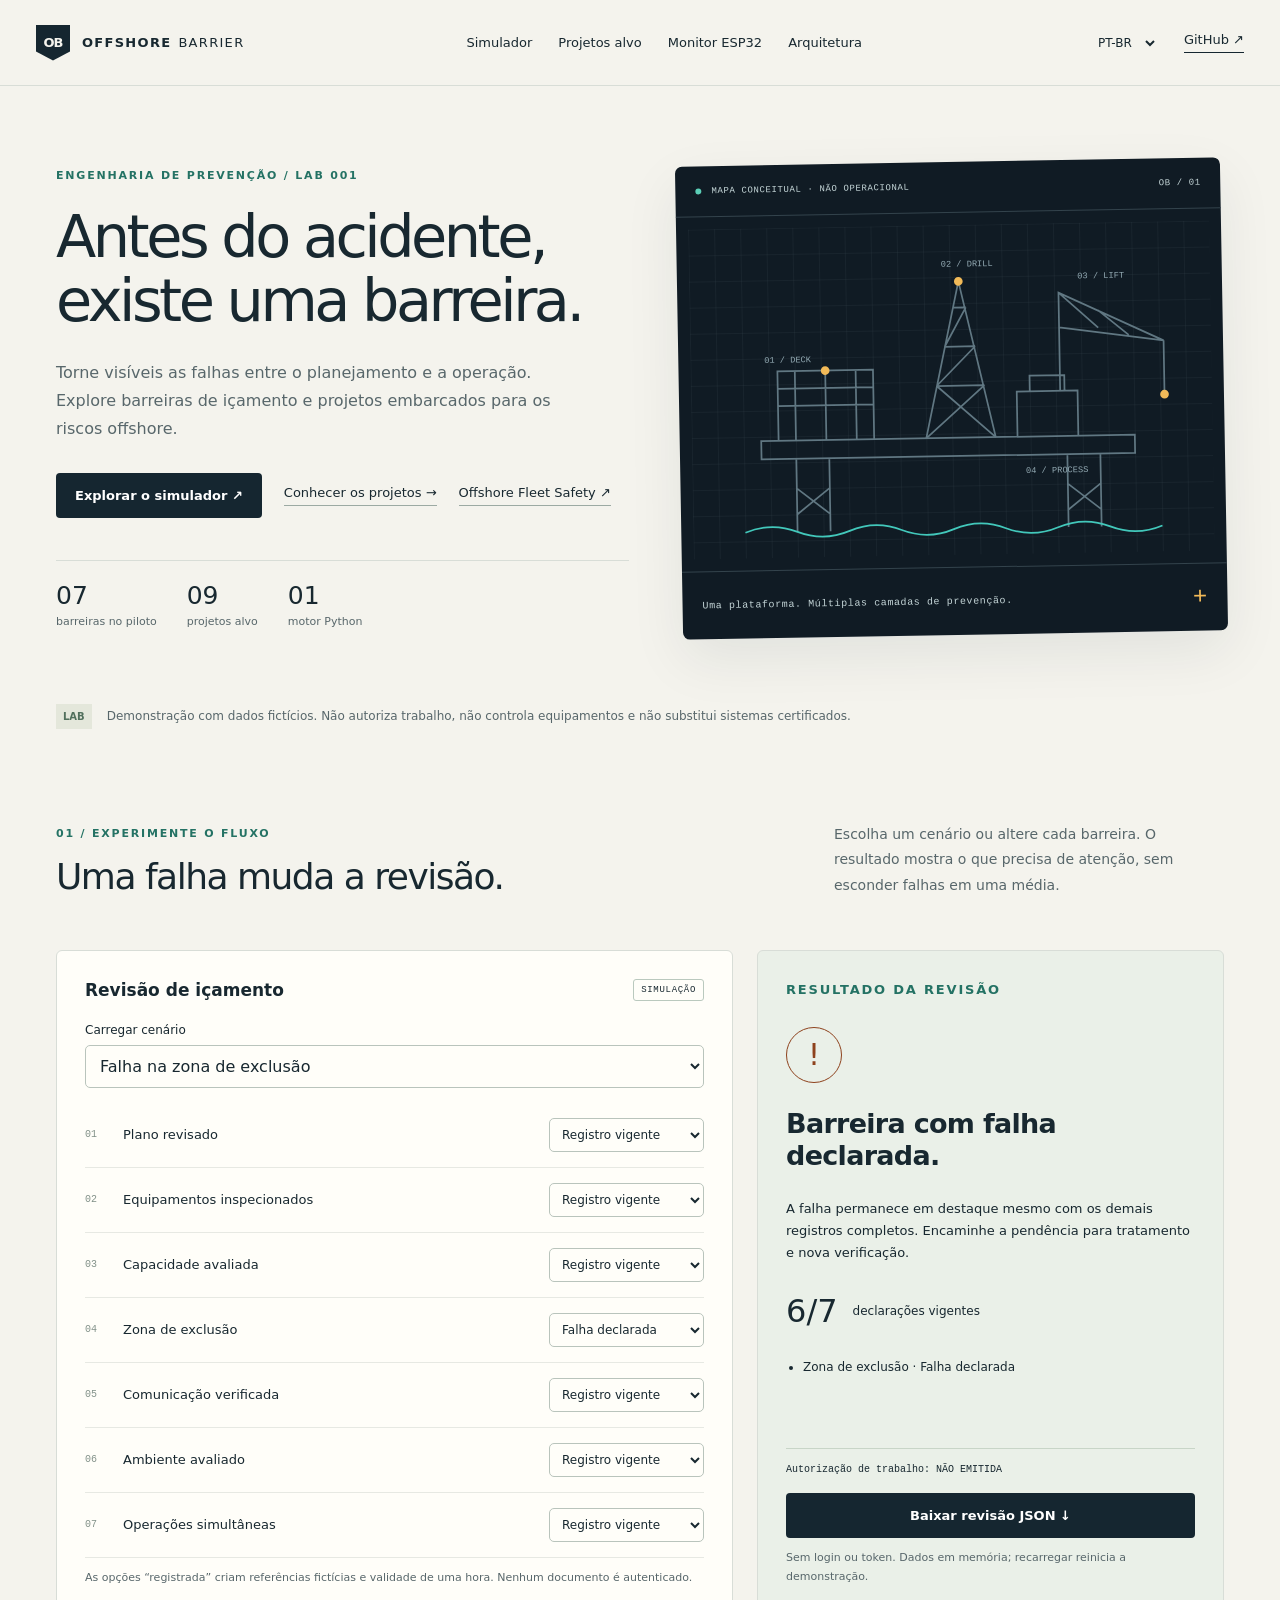
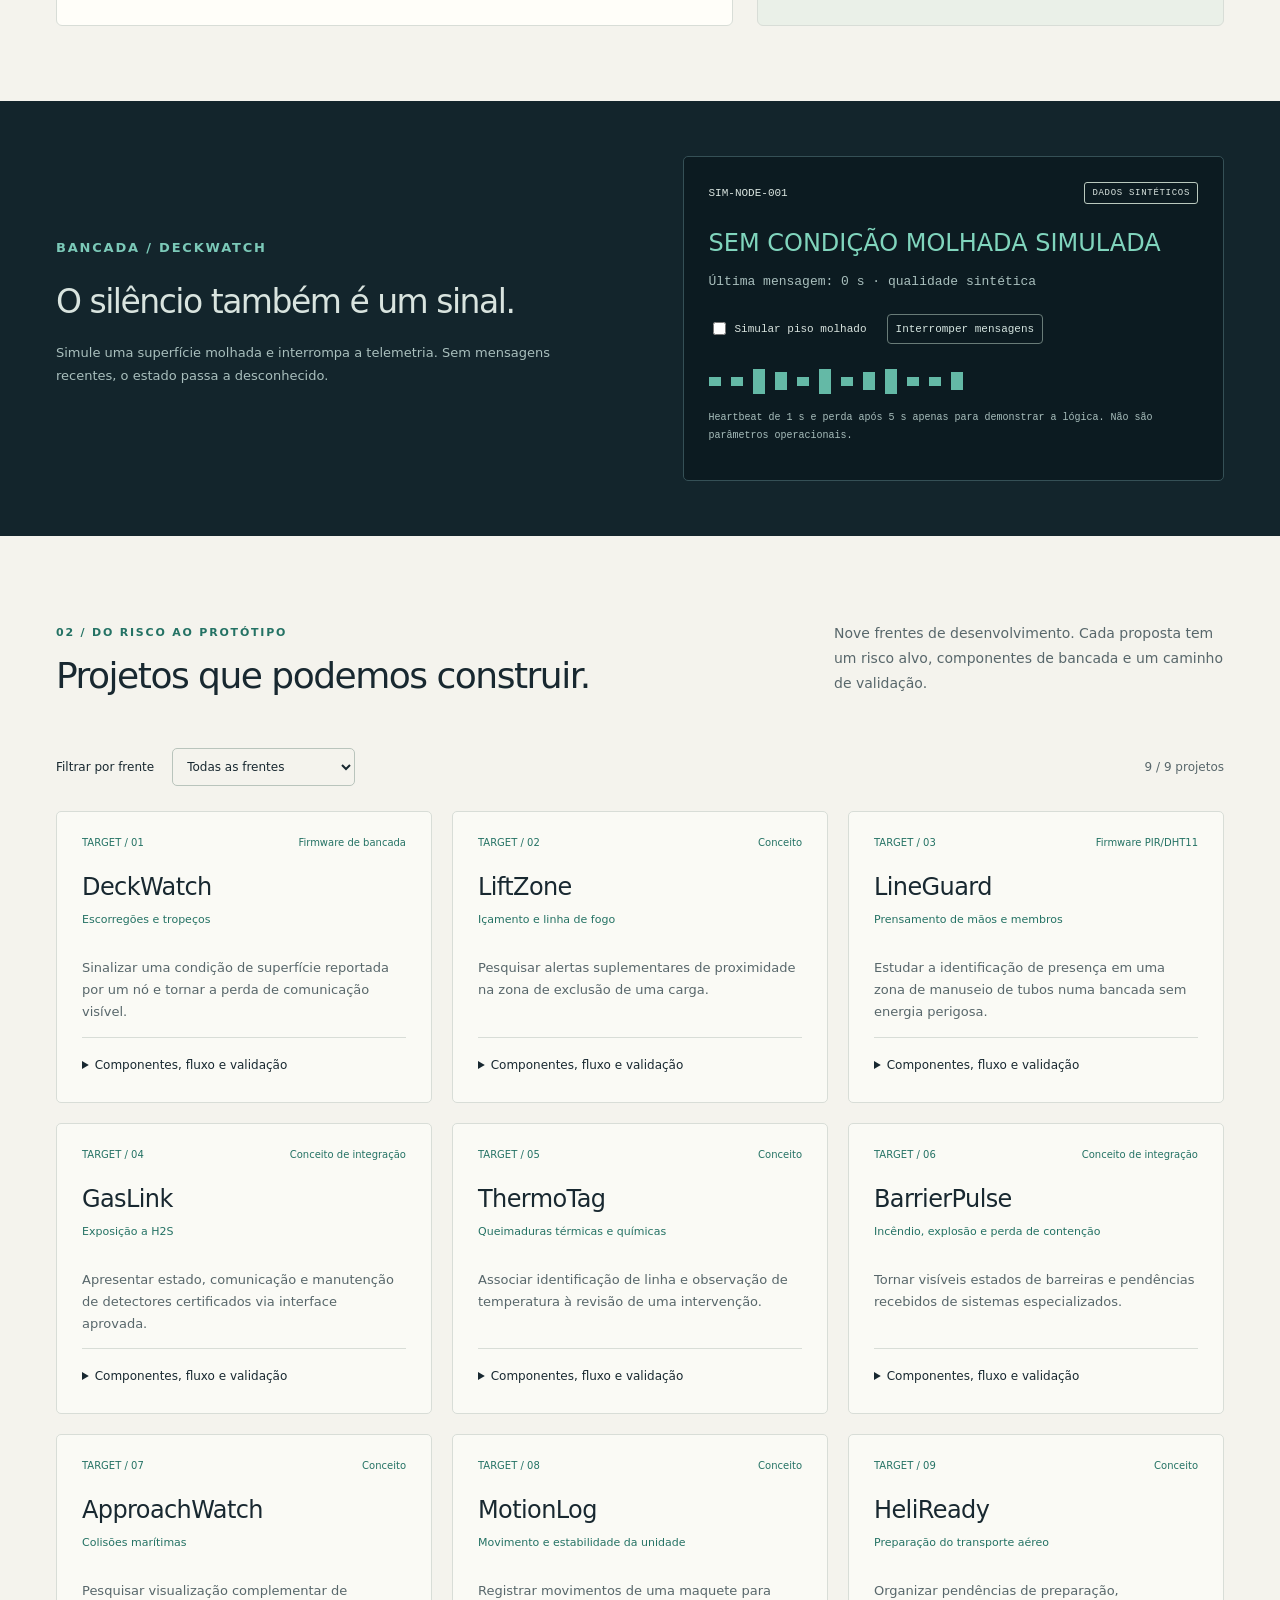
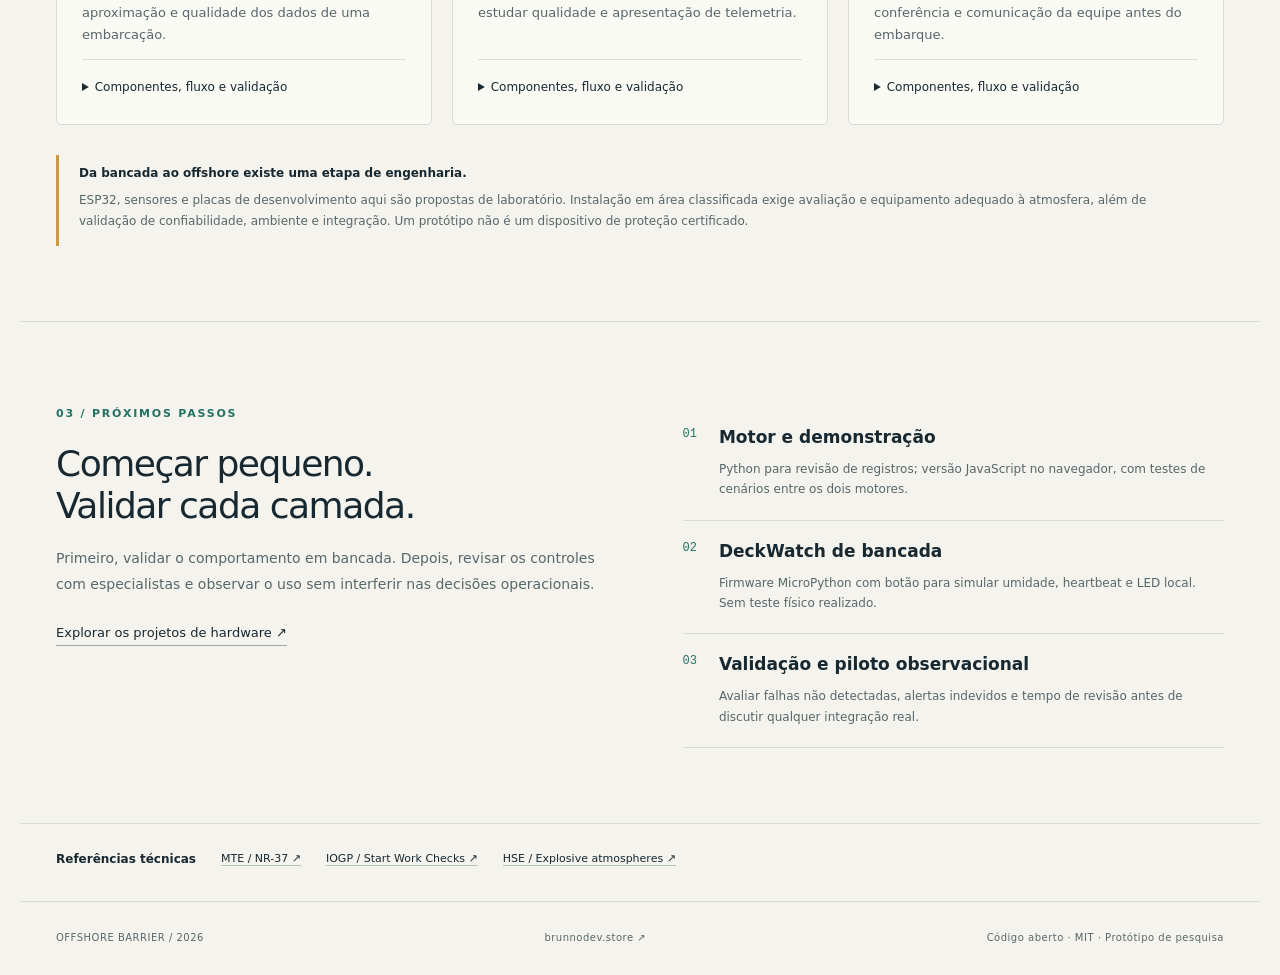
==== commit a8a8f8a7: "Add Offshore Fleet Safety dashboard link to homepage" ====
--- a/web/index.html
+++ b/web/index.html
@@ -10,7 +10,7 @@
 <a class="skip" href="#main" data-i="skip">Pular para o conteúdo</a>
 <header><a class="brand" href="#"><span class="brand-mark">OB</span>OFFSHORE<span class="thin">BARRIER</span></a><nav><a href="#simulator" data-i="navSim">Simulador</a><a href="#targets" data-i="navTargets">Projetos alvo</a><a href="lineguard/" data-i="lineguard">Monitor ESP32</a><a href="#architecture" data-i="navArch">Arquitetura</a></nav><div class="tools"><label class="sr" for="lang">Language / Idioma</label><select id="lang"><option value="pt">PT-BR</option><option value="en">EN</option></select><a class="repo" href="https://github.com/brunnojob/offshore-barrier" target="_blank" rel="noopener">GitHub ↗</a></div></header>
 <main id="main">
-<section class="hero wrap"><div class="hero-copy"><p class="eyebrow" data-i="eyebrow">ENGENHARIA DE PREVENÇÃO / LAB 001</p><h1 data-i="headline">Antes do acidente,<br>existe uma barreira.</h1><p class="lede" data-i="intro">Torne visíveis as falhas entre o planejamento e a operação. Explore barreiras de içamento e projetos embarcados para os riscos offshore.</p><div class="actions"><a class="primary" href="#simulator" data-i="try">Explorar o simulador ↗</a><a class="text-link" href="#targets" data-i="explore">Conhecer os projetos →</a></div><div class="hero-stats"><div><b>07</b><span data-i="statControls">barreiras no piloto</span></div><div><b>09</b><span data-i="statTargets">projetos alvo</span></div><div><b>01</b><span data-i="statCore">motor Python</span></div></div></div>
+<section class="hero wrap"><div class="hero-copy"><p class="eyebrow" data-i="eyebrow">ENGENHARIA DE PREVENÇÃO / LAB 001</p><h1 data-i="headline">Antes do acidente,<br>existe uma barreira.</h1><p class="lede" data-i="intro">Torne visíveis as falhas entre o planejamento e a operação. Explore barreiras de içamento e projetos embarcados para os riscos offshore.</p><div class="actions"><a class="primary" href="#simulator" data-i="try">Explorar o simulador ↗</a><a class="text-link" href="#targets" data-i="explore">Conhecer os projetos →</a><a class="text-link" href="https://brunnojob.github.io/OFS/dashboard" target="_blank" rel="noopener noreferrer">Offshore Fleet Safety ↗</a></div><div class="hero-stats"><div><b>07</b><span data-i="statControls">barreiras no piloto</span></div><div><b>09</b><span data-i="statTargets">projetos alvo</span></div><div><b>01</b><span data-i="statCore">motor Python</span></div></div></div>
 <div class="platform"><div class="platform-top"><span class="pulse"></span><span data-i="mapTag">MAPA CONCEITUAL · NÃO OPERACIONAL</span><span>OB / 01</span></div><svg viewBox="0 0 600 380" role="img" aria-labelledby="platform-title"><title id="platform-title">Offshore platform concept</title><defs><pattern id="grid" width="30" height="30" patternUnits="userSpaceOnUse"><path d="M 30 0 L 0 0 0 30" fill="none" stroke="#33434c" stroke-width=".5"/></pattern></defs><rect width="600" height="380" fill="url(#grid)"/><g fill="none" stroke="#607782" stroke-width="2"><path d="M80 245H510V266H80zM120 266V350M158 266V350M432 266V350M470 266V350M120 300L158 330M158 300L120 330M432 300L470 330M470 300L432 330"/><path d="M270 245L310 65L350 245M283 185H338M293 140H328M303 95H318M283 185L328 140M293 140L318 95M270 245L338 185M350 245L283 185"/><path d="M100 245V165H210V245M100 185H210M100 205H210M120 165V245M155 165V245M190 165V245M375 245V193H445V245M390 193V175H430V193"/><path d="M425 193V80L545 137L425 120M425 80L470 121M470 101L505 130M545 137V199"/><path d="M60 350Q90 338 120 350T180 350T240 350T300 350T360 350T420 350T480 350T540 350" stroke="#42c8bb"/></g><g fill="#f2ba58"><circle cx="155" cy="165" r="5"/><circle cx="310" cy="65" r="5"/><circle cx="545" cy="199" r="5"/></g><g fill="#93aab3" font-family="monospace" font-size="10"><text x="85" y="155">01 / DECK</text><text x="290" y="48">02 / DRILL</text><text x="447" y="64">03 / LIFT</text><text x="384" y="287">04 / PROCESS</text></g></svg><div class="platform-bottom"><span data-i="mapText">Uma plataforma. Múltiplas camadas de prevenção.</span><span class="cross">+</span></div></div>
 </section>
 <div class="notice wrap"><span>LAB</span><p data-i="notice">Demonstração com dados fictícios. Não autoriza trabalho, não controla equipamentos e não substitui sistemas certificados.</p></div>
